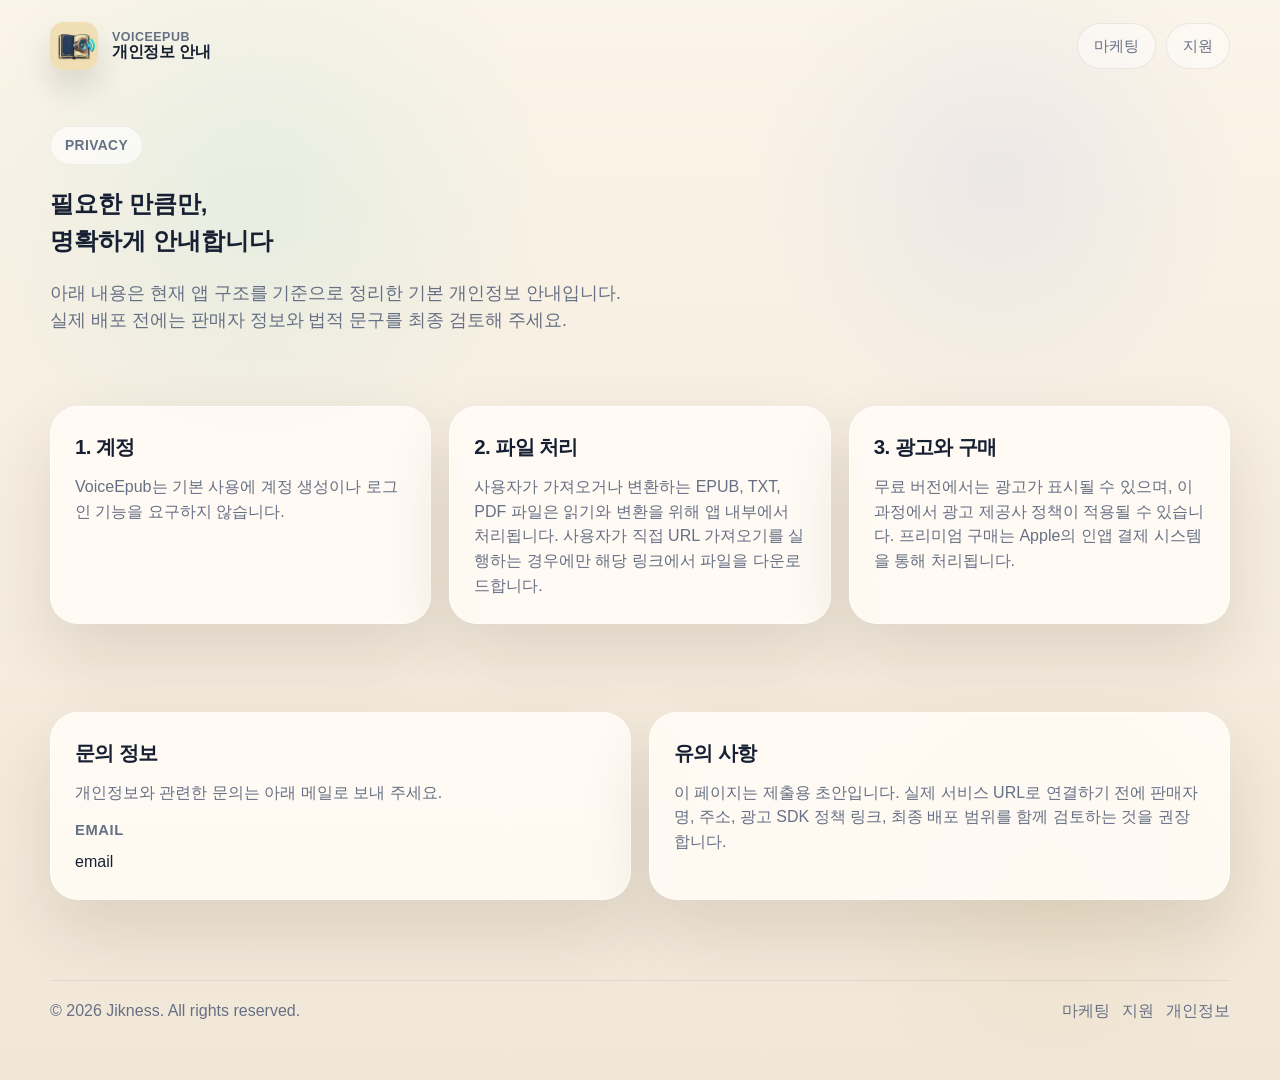
==== privacy.html @ a88b4501 "Apply .gitignore" ====
<!doctype html>
<html lang="ko">
  <head>
    <meta charset="utf-8">
    <meta name="viewport" content="width=device-width, initial-scale=1">
    <title>VoiceEpub 개인정보 안내</title>
    <meta name="description" content="VoiceEpub의 파일 처리, 광고, 구매, 문의 메일과 관련한 기본 개인정보 안내입니다.">
    <link rel="stylesheet" href="styles.css">
  </head>
  <body>
    <header class="site-shell">
      <div class="topbar">
        <a class="brand" href="index.html">
          <img src="assets/icon.png" alt="VoiceEpub 앱 아이콘">
          <span class="brand-copy">
            <small>VoiceEpub</small>
            <span>개인정보 안내</span>
          </span>
        </a>
        <nav class="nav" aria-label="주요 이동">
          <a href="index.html">마케팅</a>
          <a href="support.html">지원</a>
        </nav>
      </div>
    </header>

    <main class="site-shell">
      <section class="policy-hero fade-up">
        <span class="eyebrow">Privacy</span>
        <h1>필요한 만큼만,<br>명확하게 안내합니다</h1>
        <p class="section-lead">
          아래 내용은 현재 앱 구조를 기준으로 정리한 기본 개인정보 안내입니다. 실제 배포 전에는 판매자 정보와 법적 문구를 최종 검토해 주세요.
        </p>
      </section>

      <section class="section">
        <div class="cards">
          <article class="policy-card fade-up delay-1">
            <h3>1. 계정</h3>
            <p>VoiceEpub는 기본 사용에 계정 생성이나 로그인 기능을 요구하지 않습니다.</p>
          </article>
          <article class="policy-card fade-up delay-2">
            <h3>2. 파일 처리</h3>
            <p>사용자가 가져오거나 변환하는 EPUB, TXT, PDF 파일은 읽기와 변환을 위해 앱 내부에서 처리됩니다. 사용자가 직접 URL 가져오기를 실행하는 경우에만 해당 링크에서 파일을 다운로드합니다.</p>
          </article>
          <article class="policy-card fade-up delay-3">
            <h3>3. 광고와 구매</h3>
            <p>무료 버전에서는 광고가 표시될 수 있으며, 이 과정에서 광고 제공사 정책이 적용될 수 있습니다. 프리미엄 구매는 Apple의 인앱 결제 시스템을 통해 처리됩니다.</p>
          </article>
        </div>
      </section>
      

      <section class="section">
        <div class="feature-list">
          <article class="policy-card fade-up delay-1">
            <h3>문의 정보</h3>
            <p>개인정보와 관련한 문의는 아래 메일로 보내 주세요.</p>
            <div class="meta-line">
              <strong>Email</strong>
              <a href="mailto:eudk21@gmail.com">email</a>
            </div>
          </article>
          <article class="policy-card fade-up delay-2">
            <h3>유의 사항</h3>
            <p>이 페이지는 제출용 초안입니다. 실제 서비스 URL로 연결하기 전에 판매자명, 주소, 광고 SDK 정책 링크, 최종 배포 범위를 함께 검토하는 것을 권장합니다.</p>
          </article>
        </div>
      </section>
    </main>

    <footer class="site-shell footer">
      <div class="footer-bar">
        <div>© 2026 Jikness. All rights reserved.</div>
        <div class="footer-links">
          <a href="index.html">마케팅</a>
          <a href="support.html">지원</a>
          <a href="privacy.html">개인정보</a>
        </div>
      </div>
    </footer>
  </body>
</html>
---- styles.css ----
:root {
  --bg: #fbf4e8;
  --bg-deep: #f1e7d8;
  --paper: rgba(255, 253, 248, 0.82);
  --card: rgba(255, 251, 245, 0.92);
  --line: rgba(23, 32, 51, 0.08);
  --text: #172033;
  --muted: #667085;
  --primary: #738cf2;
  --primary-soft: rgba(115, 140, 242, 0.14);
  --teal: #46c7c1;
  --teal-soft: rgba(70, 199, 193, 0.15);
  --gold: #d8b56b;
  --gold-soft: rgba(216, 181, 107, 0.18);
  --shadow: 0 30px 70px rgba(46, 32, 17, 0.12);
  --radius-xl: 36px;
  --radius-lg: 28px;
  --radius-md: 20px;
  --max-width: 1180px;
}

* {
  box-sizing: border-box;
}

html {
  scroll-behavior: smooth;
}

body {
  margin: 0;
  font-family: "Avenir Next", "Apple SD Gothic Neo", "Helvetica Neue", sans-serif;
  color: var(--text);
  background:
    radial-gradient(circle at 20% 18%, rgba(70, 199, 193, 0.10), transparent 22%),
    radial-gradient(circle at 78% 16%, rgba(115, 140, 242, 0.10), transparent 18%),
    radial-gradient(circle at 82% 82%, rgba(216, 181, 107, 0.12), transparent 16%),
    linear-gradient(180deg, var(--bg) 0%, var(--bg-deep) 100%);
  line-height: 1.55;
}

a {
  color: inherit;
  text-decoration: none;
}

img {
  display: block;
  max-width: 100%;
}

.site-shell {
  width: min(var(--max-width), calc(100% - 32px));
  margin: 0 auto;
}

.topbar {
  display: flex;
  align-items: center;
  justify-content: space-between;
  gap: 24px;
  padding: 22px 0;
}

.brand {
  display: inline-flex;
  align-items: center;
  gap: 14px;
  font-weight: 700;
  letter-spacing: -0.02em;
}

.brand img {
  width: 48px;
  height: 48px;
  border-radius: 14px;
  box-shadow: 0 18px 30px rgba(21, 24, 33, 0.12);
}

.brand-copy {
  display: flex;
  flex-direction: column;
  line-height: 1.05;
}

.brand-copy small {
  font-size: 0.78rem;
  color: var(--muted);
  font-weight: 600;
  letter-spacing: 0.04em;
  text-transform: uppercase;
}

.nav {
  display: flex;
  align-items: center;
  flex-wrap: wrap;
  gap: 10px;
}

.nav a {
  padding: 10px 16px;
  border-radius: 999px;
  border: 1px solid var(--line);
  background: rgba(255, 255, 255, 0.45);
  color: var(--muted);
  font-size: 0.95rem;
}

.nav a:hover,
.nav a:focus-visible {
  outline: none;
  background: rgba(255, 255, 255, 0.75);
  color: var(--text);
}

.hero {
  display: grid;
  grid-template-columns: 1.05fr 0.95fr;
  gap: 42px;
  align-items: center;
  padding: 34px 0 54px;
}

.eyebrow {
  display: inline-flex;
  align-items: center;
  gap: 10px;
  padding: 8px 14px;
  border-radius: 999px;
  background: rgba(255, 255, 255, 0.62);
  border: 1px solid rgba(23, 32, 51, 0.06);
  color: var(--muted);
  font-size: 0.86rem;
  font-weight: 700;
  letter-spacing: 0.03em;
  text-transform: uppercase;
}

.hero h1,
.section h2 {
  margin: 16px 0 14px;
  font-size: clamp(2.5rem, 5vw, 5rem);
  line-height: 0.94;
  letter-spacing: -0.06em;
}

.section h2 {
  font-size: clamp(2rem, 4vw, 3.7rem);
}

.hero p,
.section-lead {
  margin: 0;
  max-width: 60ch;
  font-size: 1.1rem;
  color: var(--muted);
}

.hero-actions,
.pill-row {
  display: flex;
  flex-wrap: wrap;
  gap: 12px;
}

.hero-actions {
  margin-top: 28px;
}

.button,
.button-secondary {
  display: inline-flex;
  align-items: center;
  justify-content: center;
  min-height: 52px;
  padding: 0 20px;
  border-radius: 999px;
  font-weight: 700;
  letter-spacing: -0.02em;
}

.button {
  background: linear-gradient(135deg, var(--primary), #95a5ff);
  color: white;
  box-shadow: 0 18px 34px rgba(115, 140, 242, 0.28);
}

.button-secondary {
  background: rgba(255, 255, 255, 0.72);
  border: 1px solid var(--line);
  color: var(--text);
}

.hero-note {
  margin-top: 16px;
  color: var(--muted);
  font-size: 0.96rem;
}

.visual-stack {
  position: relative;
  min-height: 780px;
}

.shot {
  position: absolute;
  overflow: hidden;
  border-radius: 34px;
  background: var(--card);
  border: 1px solid rgba(255, 255, 255, 0.65);
  box-shadow: var(--shadow);
}

.shot img {
  width: 100%;
  height: 100%;
  object-fit: cover;
}

.shot-main {
  inset: 70px 48px 0 0;
}

.shot-secondary {
  width: 220px;
  height: 475px;
  left: 0;
  bottom: 52px;
  transform: rotate(-8deg);
}

.shot-tertiary {
  width: 210px;
  height: 455px;
  right: 0;
  bottom: 110px;
  transform: rotate(7deg);
}

.section {
  padding: 44px 0;
}

.section-head {
  margin-bottom: 28px;
}

.cards,
.info-grid,
.link-grid,
.faq-grid {
  display: grid;
  gap: 18px;
}

.cards {
  grid-template-columns: repeat(3, minmax(0, 1fr));
}

.card,
.info-card,
.link-card,
.faq-card,
.policy-card {
  padding: 24px;
  border-radius: var(--radius-lg);
  background: var(--card);
  border: 1px solid rgba(255, 255, 255, 0.7);
  box-shadow: var(--shadow);
}

.card h3,
.info-card h3,
.link-card h3,
.faq-card h3,
.policy-card h3 {
  margin: 0 0 12px;
  font-size: 1.28rem;
  letter-spacing: -0.03em;
}

.card p,
.info-card p,
.link-card p,
.faq-card p,
.policy-card p,
.faq-card li {
  margin: 0;
  color: var(--muted);
}

.pill-row {
  margin-top: 16px;
}

.pill {
  display: inline-flex;
  align-items: center;
  padding: 8px 14px;
  border-radius: 999px;
  font-size: 0.92rem;
  font-weight: 700;
}

.pill.primary { background: var(--primary-soft); color: var(--primary); }
.pill.teal { background: var(--teal-soft); color: #1f827d; }
.pill.gold { background: var(--gold-soft); color: #8f6517; }

.gallery {
  display: grid;
  grid-template-columns: repeat(3, minmax(0, 1fr));
  gap: 18px;
}

.gallery-card {
  padding: 16px;
  border-radius: var(--radius-xl);
  background: rgba(255, 255, 255, 0.72);
  border: 1px solid rgba(255, 255, 255, 0.7);
  box-shadow: var(--shadow);
}

.gallery-card img {
  border-radius: 26px;
  box-shadow: 0 16px 30px rgba(20, 28, 44, 0.12);
}

.gallery-card h3 {
  margin: 16px 0 8px;
  font-size: 1.2rem;
}

.gallery-card p {
  margin: 0;
  color: var(--muted);
}

.feature-list {
  display: grid;
  grid-template-columns: repeat(2, minmax(0, 1fr));
  gap: 18px;
}

.feature-list .info-card {
  min-height: 180px;
}

.support-hero,
.policy-hero {
  padding: 34px 0 28px;
}

.link-grid {
  grid-template-columns: repeat(3, minmax(0, 1fr));
}

.link-card strong,
.meta-line strong {
  display: block;
  margin-bottom: 8px;
  font-size: 0.92rem;
  color: var(--muted);
  text-transform: uppercase;
  letter-spacing: 0.04em;
}

.meta-line {
  margin-top: 14px;
}

.faq-grid {
  grid-template-columns: repeat(2, minmax(0, 1fr));
}

.faq-card details {
  border-top: 1px solid var(--line);
  padding: 16px 0;
}

.faq-card details:first-of-type {
  border-top: none;
  padding-top: 0;
}

.faq-card summary {
  cursor: pointer;
  font-weight: 700;
  list-style: none;
}

.faq-card summary::-webkit-details-marker {
  display: none;
}

.faq-card details p,
.faq-card details ul {
  margin-top: 10px;
}

.faq-card ul {
  padding-left: 18px;
}

.notice {
  margin-top: 18px;
  padding: 18px 20px;
  border-radius: 22px;
  background: rgba(255, 255, 255, 0.65);
  border: 1px solid var(--line);
  color: var(--muted);
}

.footer {
  padding: 36px 0 56px;
  color: var(--muted);
}

.footer-bar {
  display: flex;
  align-items: center;
  justify-content: space-between;
  gap: 20px;
  padding-top: 18px;
  border-top: 1px solid rgba(23, 32, 51, 0.08);
}

.footer-links {
  display: flex;
  flex-wrap: wrap;
  gap: 12px;
}

.fade-up {
  opacity: 0;
  transform: translateY(18px);
  animation: fade-up 0.8s ease forwards;
}

.fade-up.delay-1 { animation-delay: 0.08s; }
.fade-up.delay-2 { animation-delay: 0.16s; }
.fade-up.delay-3 { animation-delay: 0.24s; }

@keyframes fade-up {
  to {
    opacity: 1;
    transform: translateY(0);
  }
}

@media (max-width: 980px) {
  .hero,
  .cards,
  .gallery,
  .feature-list,
  .link-grid,
  .faq-grid {
    grid-template-columns: 1fr;
  }

  .visual-stack {
    min-height: 980px;
  }

  .shot-main {
    inset: 120px 24px 0 24px;
  }

  .shot-secondary {
    width: 180px;
    height: 390px;
    left: 18px;
    bottom: 28px;
  }

  .shot-tertiary {
    width: 170px;
    height: 370px;
    right: 18px;
    bottom: 80px;
  }
}

@media (max-width: 720px) {
  .site-shell {
    width: min(var(--max-width), calc(100% - 22px));
  }

  .topbar {
    align-items: flex-start;
    flex-direction: column;
  }

  .hero {
    gap: 24px;
    padding-top: 18px;
  }

  .hero h1,
  .section h2 {
    font-size: clamp(2.2rem, 10vw, 3.8rem);
  }

  .hero p,
  .section-lead,
  .card p,
  .info-card p,
  .link-card p,
  .faq-card p,
  .policy-card p {
    font-size: 0.98rem;
  }

  .visual-stack {
    min-height: 760px;
  }

  .shot-main {
    inset: 92px 0 0 0;
  }

  .shot-secondary,
  .shot-tertiary {
    display: none;
  }

  .footer-bar {
    align-items: flex-start;
    flex-direction: column;
  }
}
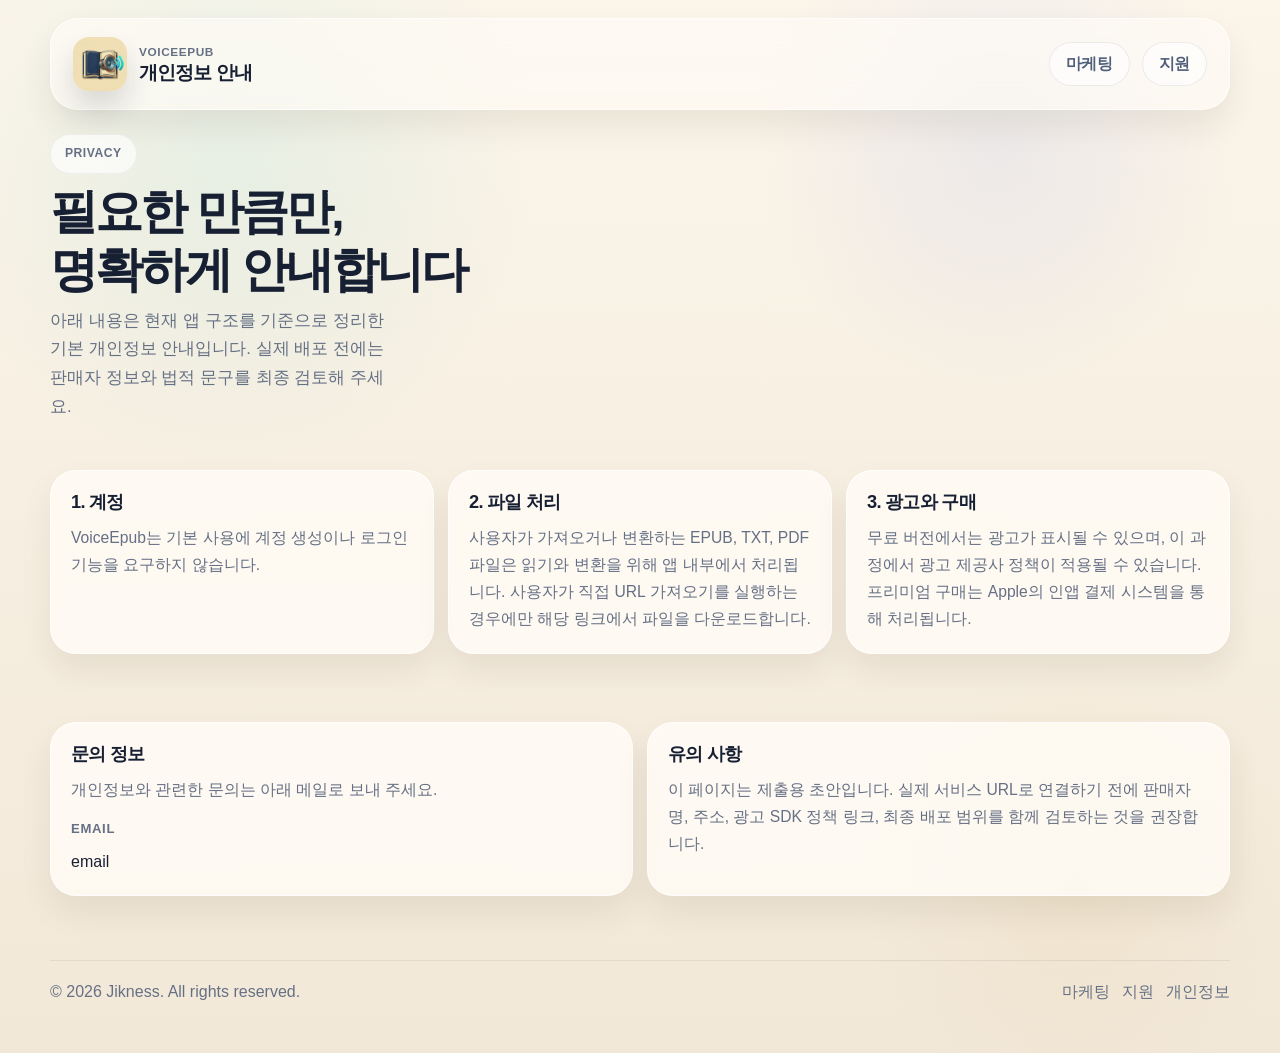
==== commit 301d5b71: "init" ====
--- a/privacy.html
+++ b/privacy.html
@@ -25,9 +25,12 @@
     </header>
 
     <main class="site-shell">
-      <section class="policy-hero fade-up">
+      <section class="policy-hero page-hero fade-up">
         <span class="eyebrow">Privacy</span>
-        <h1>필요한 만큼만,<br>명확하게 안내합니다</h1>
+        <h1 class="page-title">
+          <span>필요한 만큼만,</span>
+          <span>명확하게 안내합니다</span>
+        </h1>
         <p class="section-lead">
           아래 내용은 현재 앱 구조를 기준으로 정리한 기본 개인정보 안내입니다. 실제 배포 전에는 판매자 정보와 법적 문구를 최종 검토해 주세요.
         </p>
--- a/styles.css
+++ b/styles.css
@@ -1,22 +1,27 @@
 :root {
-  --bg: #fbf4e8;
-  --bg-deep: #f1e7d8;
-  --paper: rgba(255, 253, 248, 0.82);
-  --card: rgba(255, 251, 245, 0.92);
+  --bg: #fbf5ea;
+  --bg-deep: #f2e8d8;
+  --surface: rgba(255, 252, 246, 0.84);
+  --surface-strong: rgba(255, 252, 247, 0.94);
+  --surface-soft: rgba(255, 255, 255, 0.68);
   --line: rgba(23, 32, 51, 0.08);
+  --line-strong: rgba(23, 32, 51, 0.12);
   --text: #172033;
   --muted: #667085;
+  --muted-strong: #50607a;
   --primary: #738cf2;
   --primary-soft: rgba(115, 140, 242, 0.14);
   --teal: #46c7c1;
-  --teal-soft: rgba(70, 199, 193, 0.15);
+  --teal-soft: rgba(70, 199, 193, 0.14);
   --gold: #d8b56b;
-  --gold-soft: rgba(216, 181, 107, 0.18);
-  --shadow: 0 30px 70px rgba(46, 32, 17, 0.12);
-  --radius-xl: 36px;
-  --radius-lg: 28px;
-  --radius-md: 20px;
-  --max-width: 1180px;
+  --gold-soft: rgba(216, 181, 107, 0.16);
+  --shadow-lg: 0 28px 60px rgba(53, 38, 18, 0.12);
+  --shadow-md: 0 16px 32px rgba(53, 38, 18, 0.08);
+  --radius-2xl: 34px;
+  --radius-xl: 28px;
+  --radius-lg: 22px;
+  --radius-md: 18px;
+  --shell: 1180px;
 }
 
 * {
@@ -29,14 +34,14 @@
 
 body {
   margin: 0;
+  color: var(--text);
   font-family: "Avenir Next", "Apple SD Gothic Neo", "Helvetica Neue", sans-serif;
-  color: var(--text);
+  line-height: 1.6;
   background:
-    radial-gradient(circle at 20% 18%, rgba(70, 199, 193, 0.10), transparent 22%),
-    radial-gradient(circle at 78% 16%, rgba(115, 140, 242, 0.10), transparent 18%),
-    radial-gradient(circle at 82% 82%, rgba(216, 181, 107, 0.12), transparent 16%),
+    radial-gradient(circle at 18% 16%, rgba(70, 199, 193, 0.10), transparent 22%),
+    radial-gradient(circle at 78% 14%, rgba(115, 140, 242, 0.10), transparent 18%),
+    radial-gradient(circle at 84% 84%, rgba(216, 181, 107, 0.11), transparent 16%),
     linear-gradient(180deg, var(--bg) 0%, var(--bg-deep) 100%);
-  line-height: 1.55;
 }
 
 a {
@@ -50,122 +55,188 @@
 }
 
 .site-shell {
-  width: min(var(--max-width), calc(100% - 32px));
+  width: min(var(--shell), calc(100% - 24px));
   margin: 0 auto;
 }
 
 .topbar {
-  display: flex;
-  align-items: center;
-  justify-content: space-between;
-  gap: 24px;
-  padding: 22px 0;
+  display: grid;
+  gap: 14px;
+  margin: 14px 0 0;
+  padding: 16px;
+  border: 1px solid rgba(255, 255, 255, 0.72);
+  border-radius: 28px;
+  background: rgba(255, 252, 247, 0.62);
+  backdrop-filter: blur(20px);
+  box-shadow: var(--shadow-md);
 }
 
 .brand {
   display: inline-flex;
   align-items: center;
-  gap: 14px;
-  font-weight: 700;
-  letter-spacing: -0.02em;
+  gap: 12px;
+  min-width: 0;
 }
 
 .brand img {
-  width: 48px;
-  height: 48px;
-  border-radius: 14px;
-  box-shadow: 0 18px 30px rgba(21, 24, 33, 0.12);
+  width: 54px;
+  height: 54px;
+  flex: 0 0 54px;
+  border-radius: 16px;
+  box-shadow: 0 16px 28px rgba(18, 24, 36, 0.14);
 }
 
 .brand-copy {
   display: flex;
   flex-direction: column;
-  line-height: 1.05;
+  min-width: 0;
+  line-height: 1.02;
 }
 
 .brand-copy small {
-  font-size: 0.78rem;
+  margin-bottom: 5px;
+  font-size: 0.74rem;
   color: var(--muted);
-  font-weight: 600;
-  letter-spacing: 0.04em;
+  font-weight: 700;
+  letter-spacing: 0.05em;
   text-transform: uppercase;
 }
 
+.brand-copy span:last-child {
+  font-size: 1.34rem;
+  font-weight: 800;
+  letter-spacing: -0.045em;
+}
+
 .nav {
-  display: flex;
+  display: grid;
+  grid-template-columns: repeat(4, minmax(0, 1fr));
+  gap: 10px;
+}
+
+.nav a {
+  display: inline-flex;
   align-items: center;
-  flex-wrap: wrap;
-  gap: 10px;
-}
-
-.nav a {
-  padding: 10px 16px;
+  justify-content: center;
+  min-height: 48px;
+  padding: 0 12px;
+  border: 1px solid var(--line);
   border-radius: 999px;
-  border: 1px solid var(--line);
-  background: rgba(255, 255, 255, 0.45);
-  color: var(--muted);
-  font-size: 0.95rem;
+  background: rgba(255, 255, 255, 0.62);
+  color: var(--muted-strong);
+  font-size: 0.97rem;
+  font-weight: 700;
+  letter-spacing: -0.02em;
+  text-align: center;
 }
 
 .nav a:hover,
 .nav a:focus-visible {
   outline: none;
-  background: rgba(255, 255, 255, 0.75);
+  border-color: rgba(115, 140, 242, 0.26);
+  background: rgba(255, 255, 255, 0.88);
   color: var(--text);
+}
+
+.hero,
+.page-hero {
+  padding: 24px 0 18px;
 }
 
 .hero {
   display: grid;
-  grid-template-columns: 1.05fr 0.95fr;
-  gap: 42px;
-  align-items: center;
-  padding: 34px 0 54px;
+  gap: 26px;
+}
+
+.hero-copy {
+  max-width: 34rem;
 }
 
 .eyebrow {
   display: inline-flex;
   align-items: center;
-  gap: 10px;
-  padding: 8px 14px;
+  min-height: 40px;
+  padding: 0 14px;
+  border: 1px solid rgba(23, 32, 51, 0.05);
   border-radius: 999px;
-  background: rgba(255, 255, 255, 0.62);
-  border: 1px solid rgba(23, 32, 51, 0.06);
+  background: rgba(255, 255, 255, 0.64);
   color: var(--muted);
-  font-size: 0.86rem;
-  font-weight: 700;
-  letter-spacing: 0.03em;
+  font-size: 0.76rem;
+  font-weight: 800;
+  letter-spacing: 0.04em;
   text-transform: uppercase;
 }
 
 .hero h1,
+.page-hero h1,
 .section h2 {
-  margin: 16px 0 14px;
-  font-size: clamp(2.5rem, 5vw, 5rem);
-  line-height: 0.94;
+  margin: 14px 0 12px;
+  color: var(--text);
+  font-weight: 800;
   letter-spacing: -0.06em;
 }
 
+.hero-title,
+.page-title {
+  font-size: 1.8rem;
+  line-height: 1.08;
+}
+
+.hero-title span,
+.page-title span {
+  display: block;
+}
+
+.hero-title-main {
+  font-size: 1.28rem;
+  line-height: 1.28;
+  letter-spacing: -0.045em;
+}
+
+.hero-title-main span + span {
+  margin-top: 0.24em;
+}
+
+.page-title {
+  max-width: none;
+}
+
+.page-title span + span {
+  margin-top: 0.18em;
+}
+
 .section h2 {
-  font-size: clamp(2rem, 4vw, 3.7rem);
+  font-size: 1.82rem;
+  line-height: 1.08;
+  max-width: 12ch;
+}
+
+.hero p,
+.section-lead,
+.card p,
+.info-card p,
+.link-card p,
+.faq-card p,
+.policy-card p,
+.gallery-card p,
+.faq-card li,
+.notice {
+  color: var(--muted);
+  font-size: 0.98rem;
+  line-height: 1.72;
 }
 
 .hero p,
 .section-lead {
   margin: 0;
-  max-width: 60ch;
-  font-size: 1.1rem;
-  color: var(--muted);
-}
-
-.hero-actions,
-.pill-row {
-  display: flex;
-  flex-wrap: wrap;
+  max-width: 36ch;
+}
+
+.hero-actions {
+  display: grid;
+  grid-template-columns: 1fr 1fr;
   gap: 12px;
-}
-
-.hero-actions {
-  margin-top: 28px;
+  margin-top: 22px;
 }
 
 .button,
@@ -173,43 +244,49 @@
   display: inline-flex;
   align-items: center;
   justify-content: center;
-  min-height: 52px;
-  padding: 0 20px;
-  border-radius: 999px;
-  font-weight: 700;
-  letter-spacing: -0.02em;
+  width: 100%;
+  min-height: 50px;
+  padding: 0 18px;
+  border-radius: 18px;
+  font-size: 1rem;
+  font-weight: 800;
+  letter-spacing: -0.03em;
+  text-align: center;
 }
 
 .button {
-  background: linear-gradient(135deg, var(--primary), #95a5ff);
   color: white;
-  box-shadow: 0 18px 34px rgba(115, 140, 242, 0.28);
+  background: linear-gradient(135deg, var(--primary), #98a8ff);
+  box-shadow: 0 18px 30px rgba(115, 140, 242, 0.25);
 }
 
 .button-secondary {
-  background: rgba(255, 255, 255, 0.72);
-  border: 1px solid var(--line);
+  border: 1px solid var(--line-strong);
+  background: rgba(255, 255, 255, 0.74);
   color: var(--text);
 }
 
 .hero-note {
-  margin-top: 16px;
+  margin-top: 14px;
   color: var(--muted);
-  font-size: 0.96rem;
+  font-size: 0.88rem;
+  line-height: 1.65;
+  word-break: break-word;
 }
 
 .visual-stack {
+  display: grid;
+  grid-template-columns: repeat(2, minmax(0, 1fr));
+  gap: 14px;
+}
+
+.shot {
   position: relative;
-  min-height: 780px;
-}
-
-.shot {
-  position: absolute;
   overflow: hidden;
-  border-radius: 34px;
-  background: var(--card);
-  border: 1px solid rgba(255, 255, 255, 0.65);
-  box-shadow: var(--shadow);
+  border-radius: 28px;
+  border: 1px solid rgba(255, 255, 255, 0.7);
+  background: var(--surface-strong);
+  box-shadow: var(--shadow-lg);
 }
 
 .shot img {
@@ -219,65 +296,58 @@
 }
 
 .shot-main {
-  inset: 70px 48px 0 0;
-}
-
-.shot-secondary {
-  width: 220px;
-  height: 475px;
-  left: 0;
-  bottom: 52px;
-  transform: rotate(-8deg);
-}
-
+  grid-column: 1 / -1;
+  aspect-ratio: 1242 / 2688;
+}
+
+.shot-secondary,
 .shot-tertiary {
-  width: 210px;
-  height: 455px;
-  right: 0;
-  bottom: 110px;
-  transform: rotate(7deg);
+  aspect-ratio: 1242 / 2688;
 }
 
 .section {
-  padding: 44px 0;
+  padding: 22px 0;
 }
 
 .section-head {
-  margin-bottom: 28px;
+  margin-bottom: 18px;
 }
 
 .cards,
-.info-grid,
+.gallery,
+.feature-list,
 .link-grid,
 .faq-grid {
   display: grid;
-  gap: 18px;
-}
-
-.cards {
-  grid-template-columns: repeat(3, minmax(0, 1fr));
+  grid-template-columns: 1fr;
+  gap: 14px;
 }
 
 .card,
 .info-card,
 .link-card,
 .faq-card,
-.policy-card {
-  padding: 24px;
-  border-radius: var(--radius-lg);
-  background: var(--card);
-  border: 1px solid rgba(255, 255, 255, 0.7);
-  box-shadow: var(--shadow);
+.policy-card,
+.gallery-card {
+  padding: 20px;
+  border: 1px solid rgba(255, 255, 255, 0.72);
+  border-radius: 26px;
+  background: var(--surface);
+  box-shadow: var(--shadow-md);
 }
 
 .card h3,
 .info-card h3,
 .link-card h3,
 .faq-card h3,
-.policy-card h3 {
+.policy-card h3,
+.gallery-card h3 {
   margin: 0 0 12px;
-  font-size: 1.28rem;
-  letter-spacing: -0.03em;
+  color: var(--text);
+  font-size: 1.14rem;
+  font-weight: 800;
+  letter-spacing: -0.04em;
+  line-height: 1.22;
 }
 
 .card p,
@@ -285,92 +355,86 @@
 .link-card p,
 .faq-card p,
 .policy-card p,
+.gallery-card p,
 .faq-card li {
   margin: 0;
-  color: var(--muted);
 }
 
 .pill-row {
+  display: flex;
+  flex-wrap: wrap;
+  gap: 10px;
   margin-top: 16px;
 }
 
 .pill {
   display: inline-flex;
   align-items: center;
-  padding: 8px 14px;
+  min-height: 34px;
+  padding: 0 12px;
   border-radius: 999px;
-  font-size: 0.92rem;
-  font-weight: 700;
+  font-size: 0.86rem;
+  font-weight: 800;
+  letter-spacing: -0.02em;
 }
 
 .pill.primary { background: var(--primary-soft); color: var(--primary); }
-.pill.teal { background: var(--teal-soft); color: #1f827d; }
-.pill.gold { background: var(--gold-soft); color: #8f6517; }
-
-.gallery {
-  display: grid;
-  grid-template-columns: repeat(3, minmax(0, 1fr));
-  gap: 18px;
-}
+.pill.teal { background: var(--teal-soft); color: #1b827d; }
+.pill.gold { background: var(--gold-soft); color: #8b6516; }
 
 .gallery-card {
   padding: 16px;
-  border-radius: var(--radius-xl);
-  background: rgba(255, 255, 255, 0.72);
-  border: 1px solid rgba(255, 255, 255, 0.7);
-  box-shadow: var(--shadow);
 }
 
 .gallery-card img {
-  border-radius: 26px;
-  box-shadow: 0 16px 30px rgba(20, 28, 44, 0.12);
+  width: 100%;
+  aspect-ratio: 1242 / 2688;
+  object-fit: cover;
+  border-radius: 22px;
+  box-shadow: 0 18px 34px rgba(20, 28, 44, 0.12);
 }
 
 .gallery-card h3 {
-  margin: 16px 0 8px;
-  font-size: 1.2rem;
-}
-
-.gallery-card p {
-  margin: 0;
-  color: var(--muted);
-}
-
-.feature-list {
-  display: grid;
-  grid-template-columns: repeat(2, minmax(0, 1fr));
-  gap: 18px;
+  margin-top: 16px;
+  margin-bottom: 8px;
 }
 
 .feature-list .info-card {
-  min-height: 180px;
+  min-height: 0;
 }
 
 .support-hero,
 .policy-hero {
-  padding: 34px 0 28px;
-}
-
-.link-grid {
-  grid-template-columns: repeat(3, minmax(0, 1fr));
+  padding-top: 24px;
+  padding-bottom: 14px;
 }
 
 .link-card strong,
 .meta-line strong {
   display: block;
-  margin-bottom: 8px;
-  font-size: 0.92rem;
+  margin-bottom: 10px;
   color: var(--muted);
+  font-size: 0.82rem;
+  font-weight: 800;
+  letter-spacing: 0.05em;
   text-transform: uppercase;
-  letter-spacing: 0.04em;
+}
+
+.contact-card-title {
+  margin-bottom: 18px;
+  font-size: 1.28rem;
+}
+
+.contact-card-copy {
+  margin-top: 4px;
+}
+
+.contact-card .hero-actions {
+  margin-top: 18px;
 }
 
 .meta-line {
   margin-top: 14px;
-}
-
-.faq-grid {
-  grid-template-columns: repeat(2, minmax(0, 1fr));
 }
 
 .faq-card details {
@@ -379,14 +443,15 @@
 }
 
 .faq-card details:first-of-type {
+  padding-top: 0;
   border-top: none;
-  padding-top: 0;
 }
 
 .faq-card summary {
   cursor: pointer;
-  font-weight: 700;
   list-style: none;
+  font-weight: 800;
+  line-height: 1.42;
 }
 
 .faq-card summary::-webkit-details-marker {
@@ -403,24 +468,26 @@
 }
 
 .notice {
-  margin-top: 18px;
+  margin-top: 16px;
   padding: 18px 20px;
+  border: 1px solid var(--line);
   border-radius: 22px;
-  background: rgba(255, 255, 255, 0.65);
-  border: 1px solid var(--line);
-  color: var(--muted);
+  background: rgba(255, 255, 255, 0.62);
+}
+
+.contact-panel {
+  padding: 22px;
 }
 
 .footer {
-  padding: 36px 0 56px;
+  padding: 30px 0 48px;
   color: var(--muted);
 }
 
 .footer-bar {
   display: flex;
-  align-items: center;
-  justify-content: space-between;
-  gap: 20px;
+  flex-direction: column;
+  gap: 12px;
   padding-top: 18px;
   border-top: 1px solid rgba(23, 32, 51, 0.08);
 }
@@ -448,84 +515,216 @@
   }
 }
 
-@media (max-width: 980px) {
-  .hero,
+@media (prefers-reduced-motion: reduce) {
+  html {
+    scroll-behavior: auto;
+  }
+
+  .fade-up {
+    opacity: 1;
+    transform: none;
+    animation: none;
+  }
+}
+
+@media (min-width: 560px) {
+  .site-shell {
+    width: min(var(--shell), calc(100% - 34px));
+  }
+
+  .hero-title-main {
+    font-size: 1.48rem;
+  }
+
+  .button,
+  .button-secondary {
+    min-height: 54px;
+  }
+
   .cards,
   .gallery,
+  .link-grid {
+    grid-template-columns: repeat(2, minmax(0, 1fr));
+  }
+}
+
+@media (min-width: 768px) {
+  .site-shell {
+    width: min(var(--shell), calc(100% - 48px));
+  }
+
+  .topbar {
+    display: flex;
+    align-items: center;
+    justify-content: space-between;
+    gap: 24px;
+    padding: 18px 22px;
+    margin-top: 18px;
+  }
+
+  .brand-copy span:last-child {
+    font-size: 1.18rem;
+  }
+
+  .nav {
+    display: flex;
+    flex-wrap: wrap;
+    justify-content: flex-end;
+    gap: 12px;
+  }
+
+  .nav a {
+    min-height: 44px;
+    padding: 0 16px;
+  }
+
+  .hero {
+    grid-template-columns: minmax(0, 0.92fr) minmax(0, 1.08fr);
+    align-items: center;
+    gap: 34px;
+    padding: 42px 0 54px;
+  }
+
+  .hero-title-main {
+    font-size: 2.7rem;
+    line-height: 0.98;
+  }
+
+  .hero-title-main span + span {
+    margin-top: 0.18em;
+  }
+
+  .page-title {
+    font-size: 2.5rem;
+    line-height: 1.02;
+  }
+
+  .hero p,
+  .section-lead {
+    font-size: 1.05rem;
+  }
+
+  .hero-actions {
+    display: flex;
+    flex-wrap: wrap;
+  }
+
+  .button,
+  .button-secondary {
+    width: auto;
+    min-width: 170px;
+  }
+
+  .hero-visual {
+    position: relative;
+    display: block;
+    min-height: 860px;
+  }
+
+  .shot {
+    position: absolute;
+  }
+
+  .shot-main {
+    inset: 82px 28px 0 74px;
+    aspect-ratio: auto;
+  }
+
+  .shot-secondary {
+    display: block;
+    width: 196px;
+    height: 424px;
+    left: 0;
+    bottom: 24px;
+    transform: rotate(-8deg);
+  }
+
+  .shot-tertiary {
+    display: block;
+    width: 186px;
+    height: 402px;
+    right: 0;
+    bottom: 98px;
+    transform: rotate(8deg);
+  }
+
+  .section {
+    padding: 34px 0;
+  }
+
+  .section-head {
+    margin-bottom: 24px;
+  }
+
+  .section h2 {
+    font-size: 2.45rem;
+    line-height: 1.02;
+    max-width: none;
+  }
+
+  .cards {
+    grid-template-columns: repeat(3, minmax(0, 1fr));
+  }
+
   .feature-list,
-  .link-grid,
   .faq-grid {
-    grid-template-columns: 1fr;
-  }
-
-  .visual-stack {
-    min-height: 980px;
+    grid-template-columns: repeat(2, minmax(0, 1fr));
+  }
+
+  .link-grid {
+    grid-template-columns: repeat(3, minmax(0, 1fr));
+  }
+
+  .gallery {
+    grid-template-columns: repeat(3, minmax(0, 1fr));
+  }
+
+  .contact-panel {
+    padding: 28px;
+  }
+
+  .footer-bar {
+    flex-direction: row;
+    justify-content: space-between;
+    align-items: center;
+  }
+}
+
+@media (min-width: 1040px) {
+  .hero {
+    gap: 44px;
+  }
+
+  .hero-title-main {
+    font-size: 3.5rem;
+    line-height: 0.92;
+  }
+
+  .page-title {
+    font-size: 3rem;
+  }
+
+  .section h2 {
+    font-size: 3rem;
+  }
+
+  .hero-visual {
+    min-height: 920px;
   }
 
   .shot-main {
-    inset: 120px 24px 0 24px;
+    inset: 62px 42px 0 82px;
   }
 
   .shot-secondary {
-    width: 180px;
-    height: 390px;
-    left: 18px;
-    bottom: 28px;
+    width: 214px;
+    height: 462px;
+    bottom: 34px;
   }
 
   .shot-tertiary {
-    width: 170px;
-    height: 370px;
-    right: 18px;
-    bottom: 80px;
-  }
-}
-
-@media (max-width: 720px) {
-  .site-shell {
-    width: min(var(--max-width), calc(100% - 22px));
-  }
-
-  .topbar {
-    align-items: flex-start;
-    flex-direction: column;
-  }
-
-  .hero {
-    gap: 24px;
-    padding-top: 18px;
-  }
-
-  .hero h1,
-  .section h2 {
-    font-size: clamp(2.2rem, 10vw, 3.8rem);
-  }
-
-  .hero p,
-  .section-lead,
-  .card p,
-  .info-card p,
-  .link-card p,
-  .faq-card p,
-  .policy-card p {
-    font-size: 0.98rem;
-  }
-
-  .visual-stack {
-    min-height: 760px;
-  }
-
-  .shot-main {
-    inset: 92px 0 0 0;
-  }
-
-  .shot-secondary,
-  .shot-tertiary {
-    display: none;
-  }
-
-  .footer-bar {
-    align-items: flex-start;
-    flex-direction: column;
-  }
-}
+    width: 202px;
+    height: 436px;
+    bottom: 116px;
+  }
+}
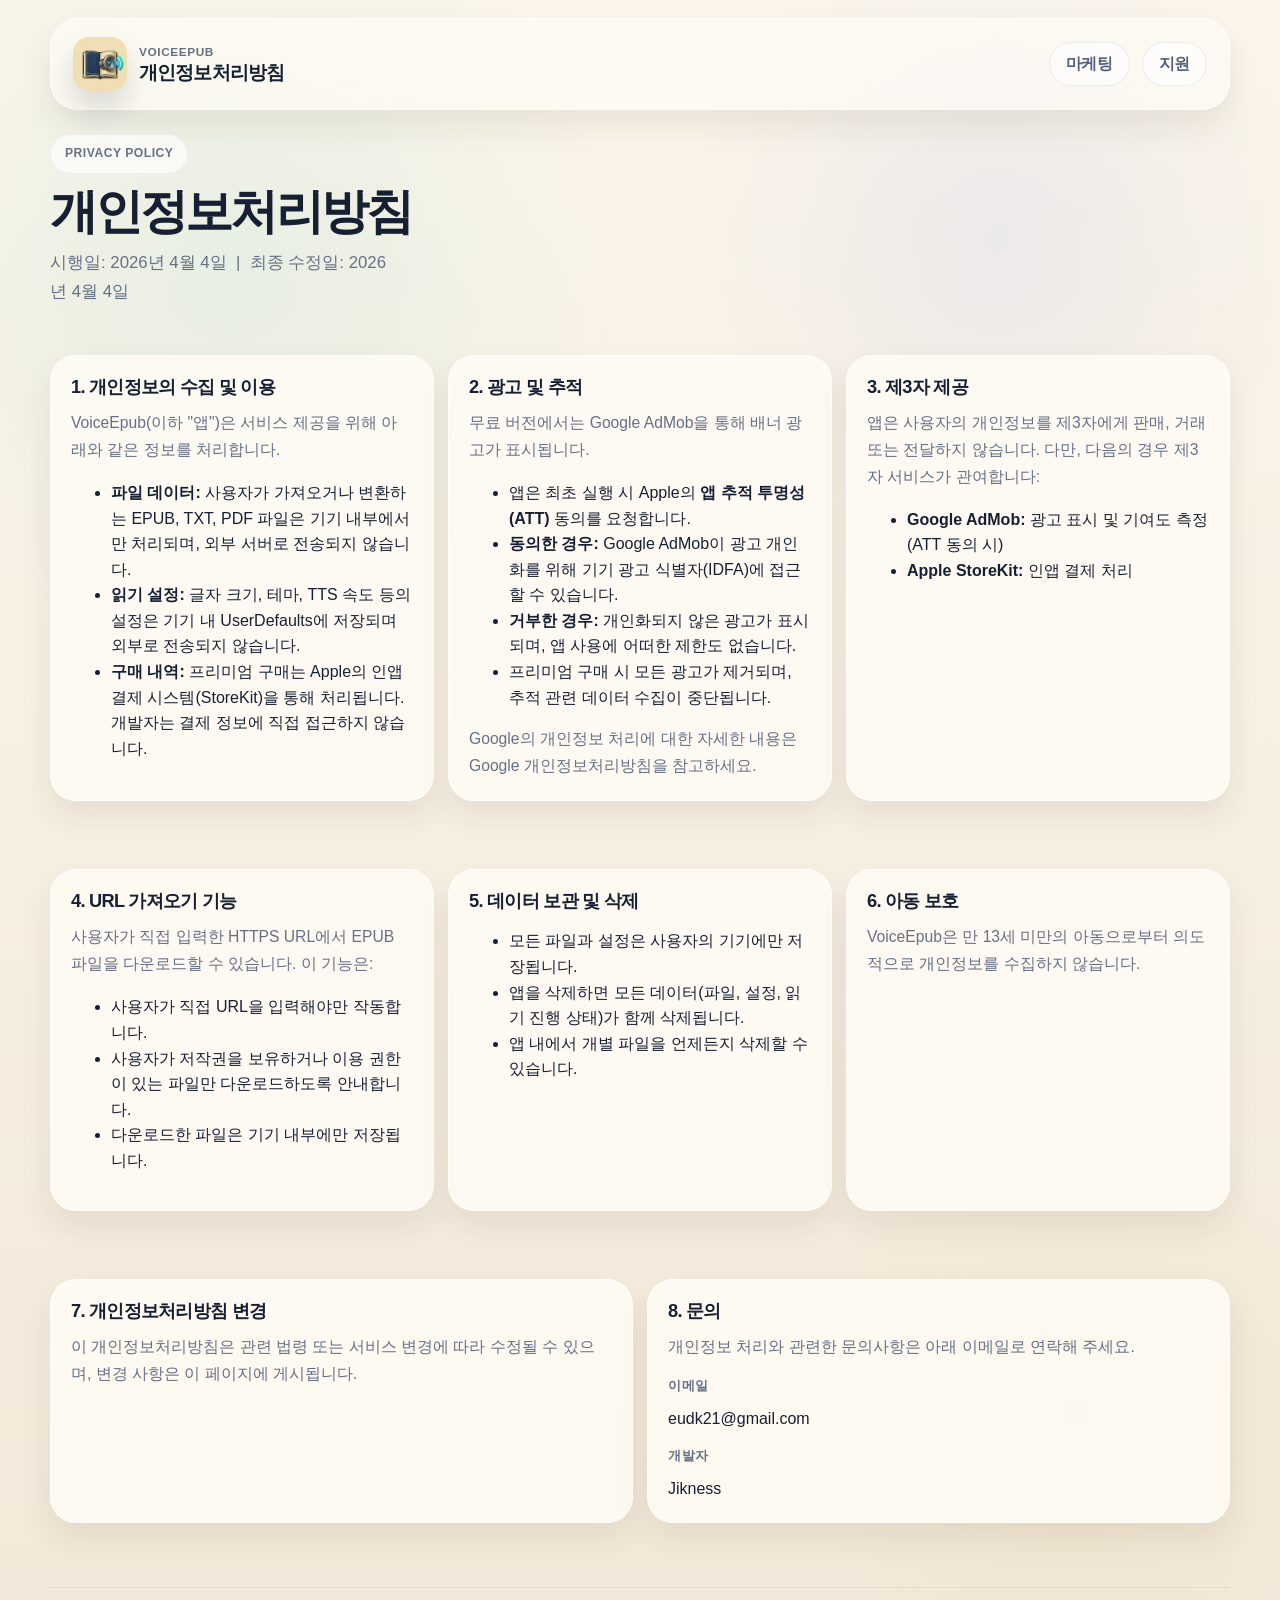
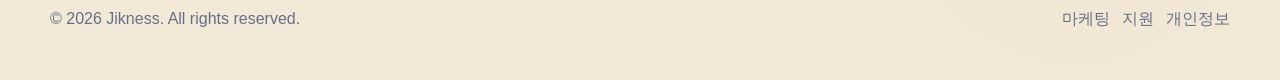
==== commit 0590c237: "initial commit" ====
--- a/privacy.html
+++ b/privacy.html
@@ -3,8 +3,8 @@
   <head>
     <meta charset="utf-8">
     <meta name="viewport" content="width=device-width, initial-scale=1">
-    <title>VoiceEpub 개인정보 안내</title>
-    <meta name="description" content="VoiceEpub의 파일 처리, 광고, 구매, 문의 메일과 관련한 기본 개인정보 안내입니다.">
+    <title>VoiceEpub 개인정보처리방침</title>
+    <meta name="description" content="VoiceEpub 앱의 개인정보처리방침입니다.">
     <link rel="stylesheet" href="styles.css">
   </head>
   <body>
@@ -14,7 +14,7 @@
           <img src="assets/icon.png" alt="VoiceEpub 앱 아이콘">
           <span class="brand-copy">
             <small>VoiceEpub</small>
-            <span>개인정보 안내</span>
+            <span>개인정보처리방침</span>
           </span>
         </a>
         <nav class="nav" aria-label="주요 이동">
@@ -26,47 +26,96 @@
 
     <main class="site-shell">
       <section class="policy-hero page-hero fade-up">
-        <span class="eyebrow">Privacy</span>
+        <span class="eyebrow">Privacy Policy</span>
         <h1 class="page-title">
-          <span>필요한 만큼만,</span>
-          <span>명확하게 안내합니다</span>
+          <span>개인정보처리방침</span>
         </h1>
         <p class="section-lead">
-          아래 내용은 현재 앱 구조를 기준으로 정리한 기본 개인정보 안내입니다. 실제 배포 전에는 판매자 정보와 법적 문구를 최종 검토해 주세요.
+          시행일: 2026년 4월 4일 &nbsp;|&nbsp; 최종 수정일: 2026년 4월 4일
         </p>
       </section>
 
       <section class="section">
         <div class="cards">
           <article class="policy-card fade-up delay-1">
-            <h3>1. 계정</h3>
-            <p>VoiceEpub는 기본 사용에 계정 생성이나 로그인 기능을 요구하지 않습니다.</p>
+            <h3>1. 개인정보의 수집 및 이용</h3>
+            <p>VoiceEpub(이하 "앱")은 서비스 제공을 위해 아래와 같은 정보를 처리합니다.</p>
+            <ul>
+              <li><strong>파일 데이터:</strong> 사용자가 가져오거나 변환하는 EPUB, TXT, PDF 파일은 기기 내부에서만 처리되며, 외부 서버로 전송되지 않습니다.</li>
+              <li><strong>읽기 설정:</strong> 글자 크기, 테마, TTS 속도 등의 설정은 기기 내 UserDefaults에 저장되며 외부로 전송되지 않습니다.</li>
+              <li><strong>구매 내역:</strong> 프리미엄 구매는 Apple의 인앱 결제 시스템(StoreKit)을 통해 처리됩니다. 개발자는 결제 정보에 직접 접근하지 않습니다.</li>
+            </ul>
           </article>
+
           <article class="policy-card fade-up delay-2">
-            <h3>2. 파일 처리</h3>
-            <p>사용자가 가져오거나 변환하는 EPUB, TXT, PDF 파일은 읽기와 변환을 위해 앱 내부에서 처리됩니다. 사용자가 직접 URL 가져오기를 실행하는 경우에만 해당 링크에서 파일을 다운로드합니다.</p>
+            <h3>2. 광고 및 추적</h3>
+            <p>무료 버전에서는 Google AdMob을 통해 배너 광고가 표시됩니다.</p>
+            <ul>
+              <li>앱은 최초 실행 시 Apple의 <strong>앱 추적 투명성(ATT)</strong> 동의를 요청합니다.</li>
+              <li><strong>동의한 경우:</strong> Google AdMob이 광고 개인화를 위해 기기 광고 식별자(IDFA)에 접근할 수 있습니다.</li>
+              <li><strong>거부한 경우:</strong> 개인화되지 않은 광고가 표시되며, 앱 사용에 어떠한 제한도 없습니다.</li>
+              <li>프리미엄 구매 시 모든 광고가 제거되며, 추적 관련 데이터 수집이 중단됩니다.</li>
+            </ul>
+            <p>Google의 개인정보 처리에 대한 자세한 내용은 <a href="https://policies.google.com/privacy" target="_blank" rel="noopener">Google 개인정보처리방침</a>을 참고하세요.</p>
           </article>
+
           <article class="policy-card fade-up delay-3">
-            <h3>3. 광고와 구매</h3>
-            <p>무료 버전에서는 광고가 표시될 수 있으며, 이 과정에서 광고 제공사 정책이 적용될 수 있습니다. 프리미엄 구매는 Apple의 인앱 결제 시스템을 통해 처리됩니다.</p>
+            <h3>3. 제3자 제공</h3>
+            <p>앱은 사용자의 개인정보를 제3자에게 판매, 거래 또는 전달하지 않습니다. 다만, 다음의 경우 제3자 서비스가 관여합니다:</p>
+            <ul>
+              <li><strong>Google AdMob:</strong> 광고 표시 및 기여도 측정 (ATT 동의 시)</li>
+              <li><strong>Apple StoreKit:</strong> 인앱 결제 처리</li>
+            </ul>
           </article>
         </div>
       </section>
-      
+
+      <section class="section">
+        <div class="cards">
+          <article class="policy-card fade-up delay-1">
+            <h3>4. URL 가져오기 기능</h3>
+            <p>사용자가 직접 입력한 HTTPS URL에서 EPUB 파일을 다운로드할 수 있습니다. 이 기능은:</p>
+            <ul>
+              <li>사용자가 직접 URL을 입력해야만 작동합니다.</li>
+              <li>사용자가 저작권을 보유하거나 이용 권한이 있는 파일만 다운로드하도록 안내합니다.</li>
+              <li>다운로드한 파일은 기기 내부에만 저장됩니다.</li>
+            </ul>
+          </article>
+
+          <article class="policy-card fade-up delay-2">
+            <h3>5. 데이터 보관 및 삭제</h3>
+            <ul>
+              <li>모든 파일과 설정은 사용자의 기기에만 저장됩니다.</li>
+              <li>앱을 삭제하면 모든 데이터(파일, 설정, 읽기 진행 상태)가 함께 삭제됩니다.</li>
+              <li>앱 내에서 개별 파일을 언제든지 삭제할 수 있습니다.</li>
+            </ul>
+          </article>
+
+          <article class="policy-card fade-up delay-3">
+            <h3>6. 아동 보호</h3>
+            <p>VoiceEpub은 만 13세 미만의 아동으로부터 의도적으로 개인정보를 수집하지 않습니다.</p>
+          </article>
+        </div>
+      </section>
 
       <section class="section">
         <div class="feature-list">
           <article class="policy-card fade-up delay-1">
-            <h3>문의 정보</h3>
-            <p>개인정보와 관련한 문의는 아래 메일로 보내 주세요.</p>
+            <h3>7. 개인정보처리방침 변경</h3>
+            <p>이 개인정보처리방침은 관련 법령 또는 서비스 변경에 따라 수정될 수 있으며, 변경 사항은 이 페이지에 게시됩니다.</p>
+          </article>
+
+          <article class="policy-card fade-up delay-2">
+            <h3>8. 문의</h3>
+            <p>개인정보 처리와 관련한 문의사항은 아래 이메일로 연락해 주세요.</p>
             <div class="meta-line">
-              <strong>Email</strong>
-              <a href="mailto:eudk21@gmail.com">email</a>
+              <strong>이메일</strong>
+              <a href="mailto:eudk21@gmail.com">eudk21@gmail.com</a>
             </div>
-          </article>
-          <article class="policy-card fade-up delay-2">
-            <h3>유의 사항</h3>
-            <p>이 페이지는 제출용 초안입니다. 실제 서비스 URL로 연결하기 전에 판매자명, 주소, 광고 SDK 정책 링크, 최종 배포 범위를 함께 검토하는 것을 권장합니다.</p>
+            <div class="meta-line">
+              <strong>개발자</strong>
+              <span>Jikness</span>
+            </div>
           </article>
         </div>
       </section>
--- a/styles.css
+++ b/styles.css
@@ -188,7 +188,7 @@
 }
 
 .hero-title-main {
-  font-size: 1.28rem;
+  font-size: 1.82rem;
   line-height: 1.28;
   letter-spacing: -0.045em;
 }
@@ -533,7 +533,7 @@
   }
 
   .hero-title-main {
-    font-size: 1.48rem;
+    font-size: 1.82rem;
   }
 
   .button,
@@ -586,7 +586,7 @@
   }
 
   .hero-title-main {
-    font-size: 2.7rem;
+    font-size: 2.45rem;
     line-height: 0.98;
   }
 
@@ -696,7 +696,7 @@
   }
 
   .hero-title-main {
-    font-size: 3.5rem;
+    font-size: 3rem;
     line-height: 0.92;
   }
 
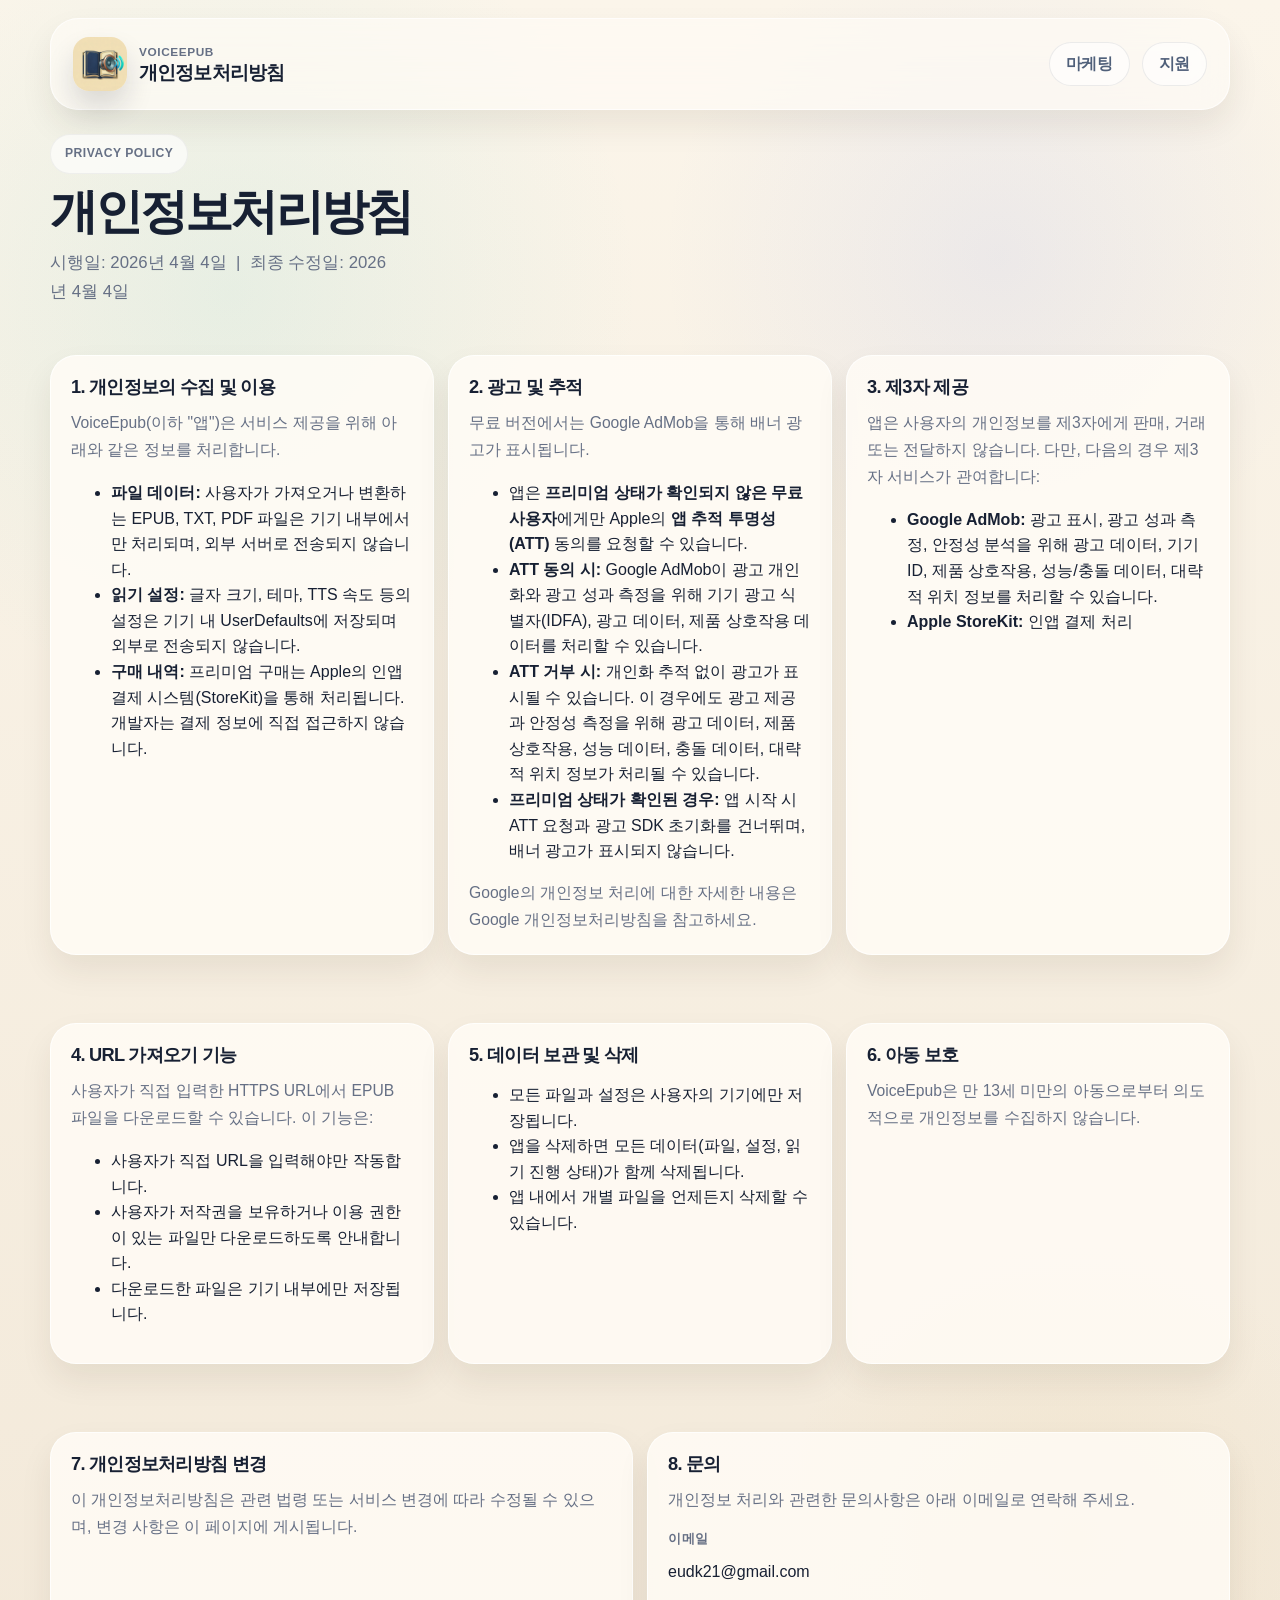
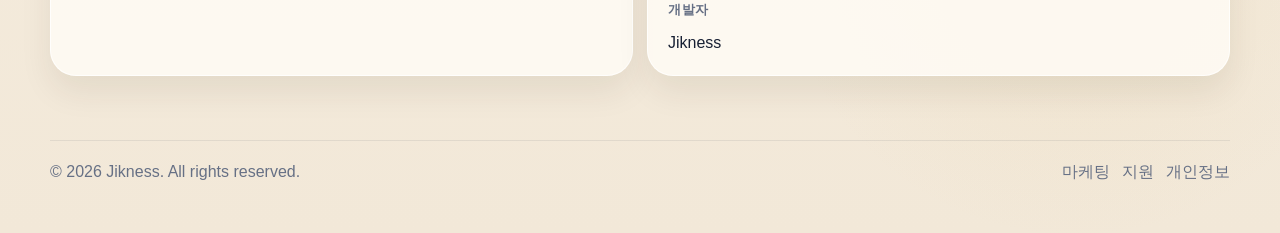
==== commit 11f690ae: "init" ====
--- a/privacy.html
+++ b/privacy.html
@@ -51,10 +51,10 @@
             <h3>2. 광고 및 추적</h3>
             <p>무료 버전에서는 Google AdMob을 통해 배너 광고가 표시됩니다.</p>
             <ul>
-              <li>앱은 최초 실행 시 Apple의 <strong>앱 추적 투명성(ATT)</strong> 동의를 요청합니다.</li>
-              <li><strong>동의한 경우:</strong> Google AdMob이 광고 개인화를 위해 기기 광고 식별자(IDFA)에 접근할 수 있습니다.</li>
-              <li><strong>거부한 경우:</strong> 개인화되지 않은 광고가 표시되며, 앱 사용에 어떠한 제한도 없습니다.</li>
-              <li>프리미엄 구매 시 모든 광고가 제거되며, 추적 관련 데이터 수집이 중단됩니다.</li>
+              <li>앱은 <strong>프리미엄 상태가 확인되지 않은 무료 사용자</strong>에게만 Apple의 <strong>앱 추적 투명성(ATT)</strong> 동의를 요청할 수 있습니다.</li>
+              <li><strong>ATT 동의 시:</strong> Google AdMob이 광고 개인화와 광고 성과 측정을 위해 기기 광고 식별자(IDFA), 광고 데이터, 제품 상호작용 데이터를 처리할 수 있습니다.</li>
+              <li><strong>ATT 거부 시:</strong> 개인화 추적 없이 광고가 표시될 수 있습니다. 이 경우에도 광고 제공과 안정성 측정을 위해 광고 데이터, 제품 상호작용, 성능 데이터, 충돌 데이터, 대략적 위치 정보가 처리될 수 있습니다.</li>
+              <li><strong>프리미엄 상태가 확인된 경우:</strong> 앱 시작 시 ATT 요청과 광고 SDK 초기화를 건너뛰며, 배너 광고가 표시되지 않습니다.</li>
             </ul>
             <p>Google의 개인정보 처리에 대한 자세한 내용은 <a href="https://policies.google.com/privacy" target="_blank" rel="noopener">Google 개인정보처리방침</a>을 참고하세요.</p>
           </article>
@@ -63,7 +63,7 @@
             <h3>3. 제3자 제공</h3>
             <p>앱은 사용자의 개인정보를 제3자에게 판매, 거래 또는 전달하지 않습니다. 다만, 다음의 경우 제3자 서비스가 관여합니다:</p>
             <ul>
-              <li><strong>Google AdMob:</strong> 광고 표시 및 기여도 측정 (ATT 동의 시)</li>
+              <li><strong>Google AdMob:</strong> 광고 표시, 광고 성과 측정, 안정성 분석을 위해 광고 데이터, 기기 ID, 제품 상호작용, 성능/충돌 데이터, 대략적 위치 정보를 처리할 수 있습니다.</li>
               <li><strong>Apple StoreKit:</strong> 인앱 결제 처리</li>
             </ul>
           </article>
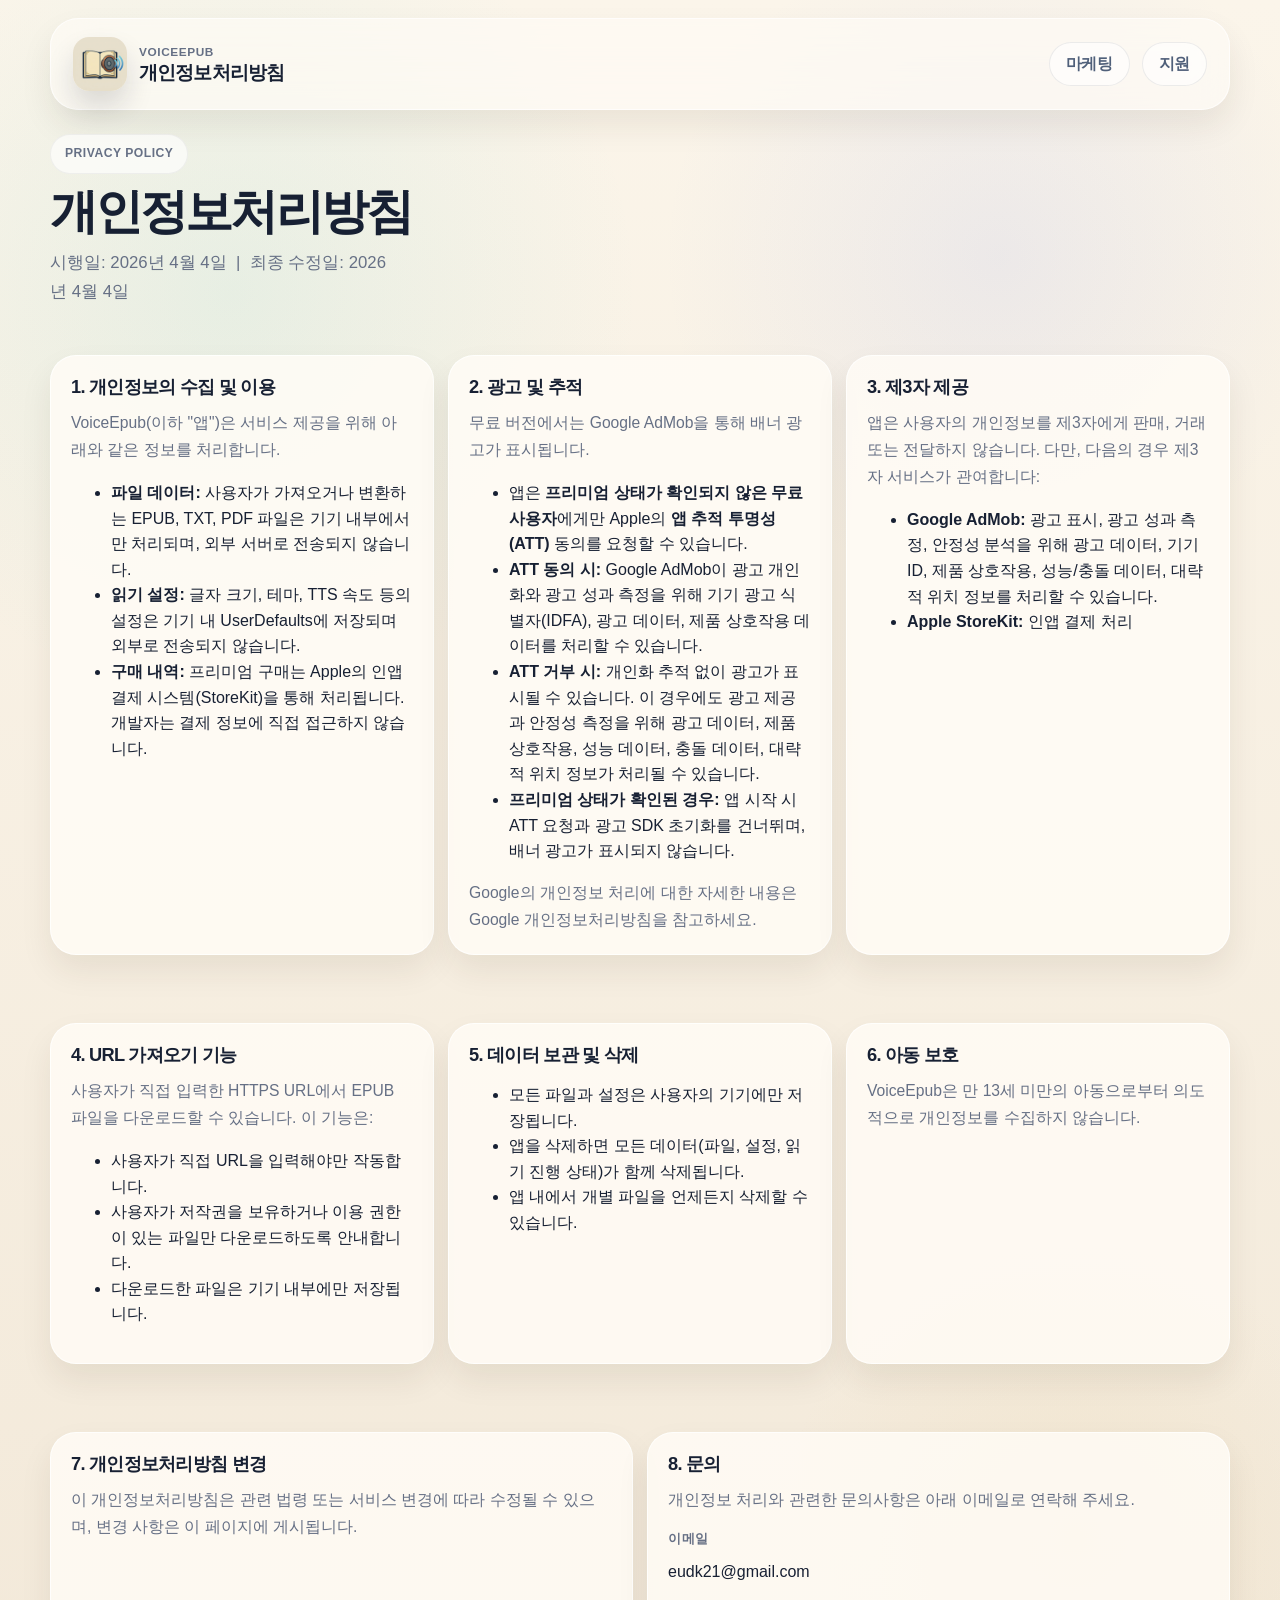
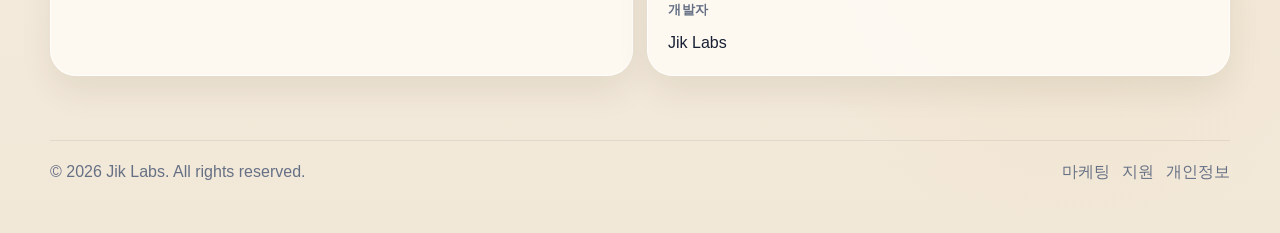
==== commit a478fded: "initial commit" ====
--- a/privacy.html
+++ b/privacy.html
@@ -114,7 +114,7 @@
             </div>
             <div class="meta-line">
               <strong>개발자</strong>
-              <span>Jikness</span>
+              <span>Jik Labs</span>
             </div>
           </article>
         </div>
@@ -123,7 +123,7 @@
 
     <footer class="site-shell footer">
       <div class="footer-bar">
-        <div>© 2026 Jikness. All rights reserved.</div>
+        <div>© 2026 Jik Labs. All rights reserved.</div>
         <div class="footer-links">
           <a href="index.html">마케팅</a>
           <a href="support.html">지원</a>
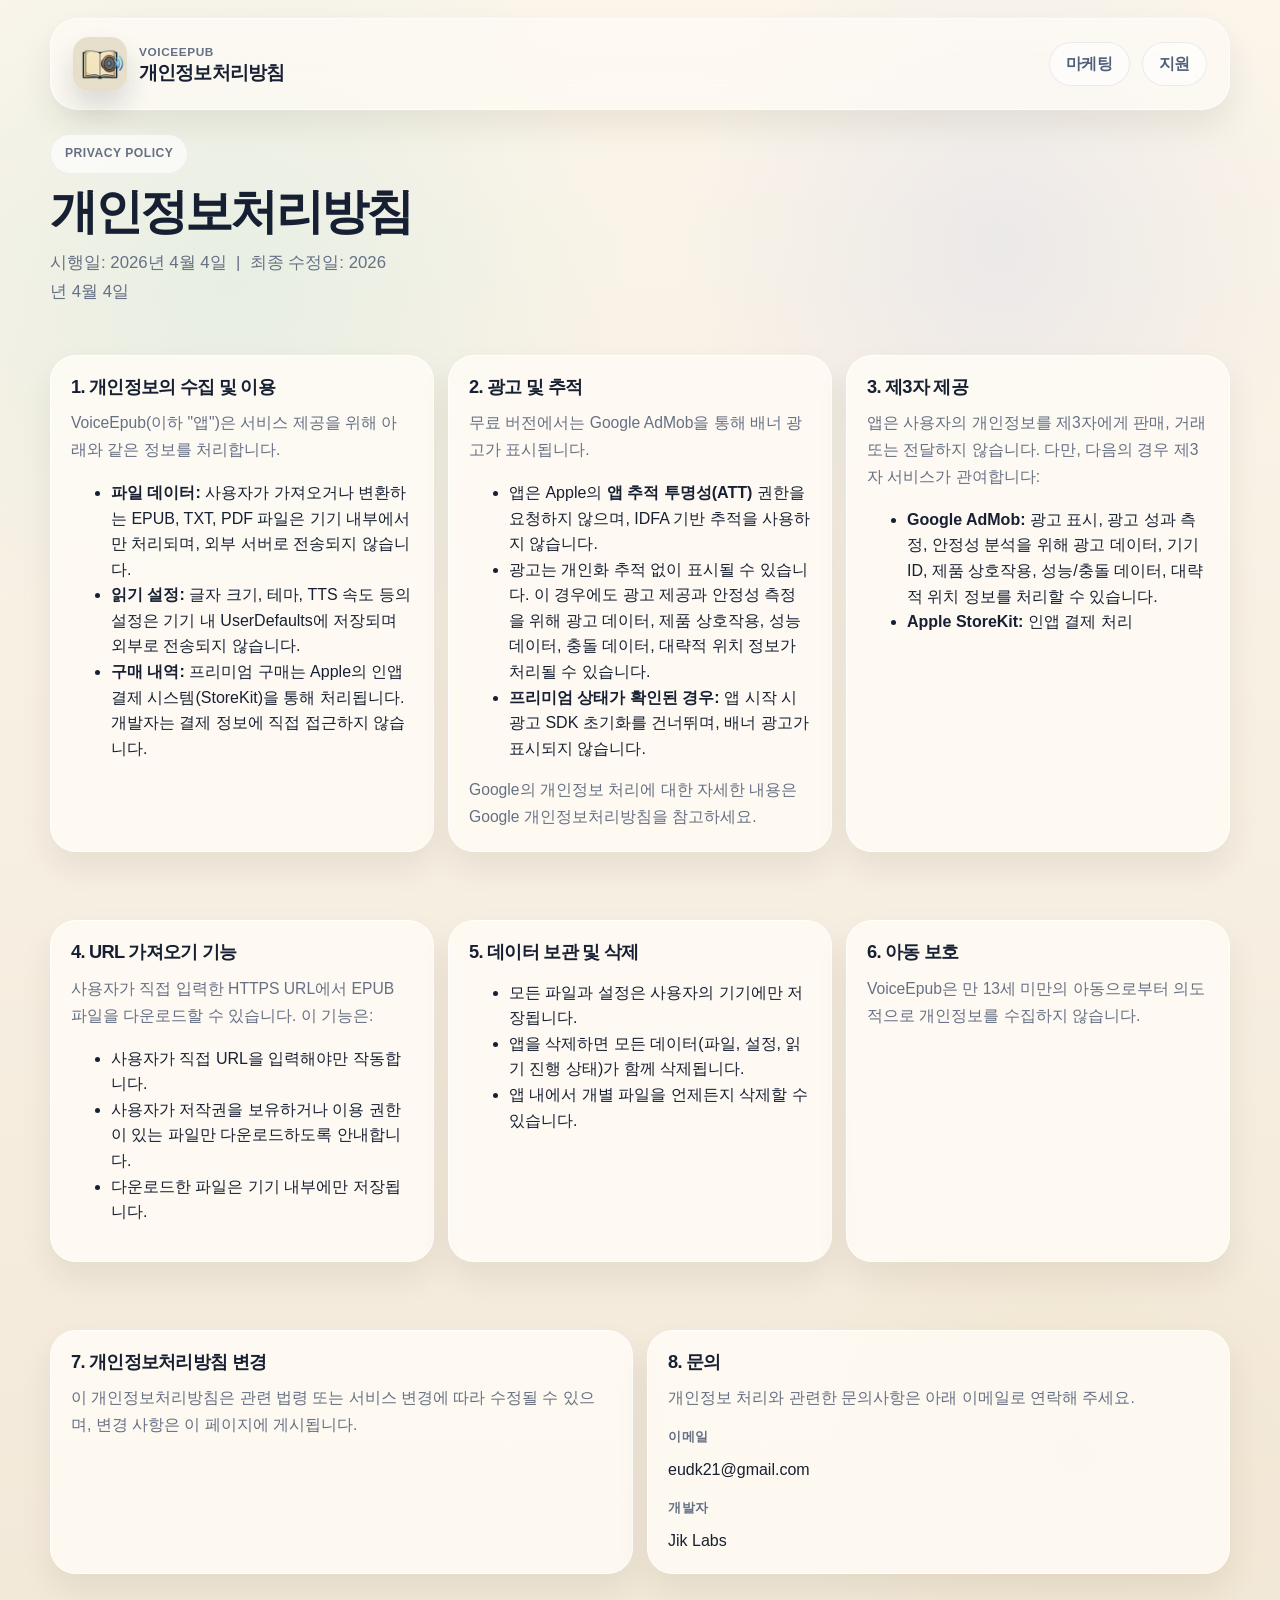
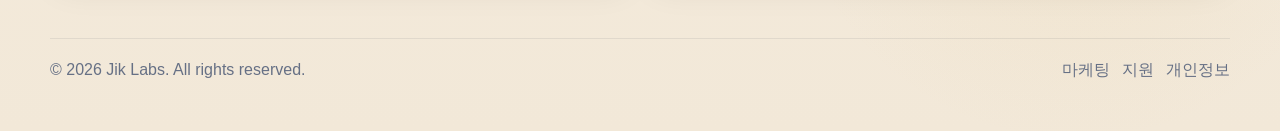
==== commit a9eaa231: "initial commit" ====
--- a/privacy.html
+++ b/privacy.html
@@ -51,10 +51,9 @@
             <h3>2. 광고 및 추적</h3>
             <p>무료 버전에서는 Google AdMob을 통해 배너 광고가 표시됩니다.</p>
             <ul>
-              <li>앱은 <strong>프리미엄 상태가 확인되지 않은 무료 사용자</strong>에게만 Apple의 <strong>앱 추적 투명성(ATT)</strong> 동의를 요청할 수 있습니다.</li>
-              <li><strong>ATT 동의 시:</strong> Google AdMob이 광고 개인화와 광고 성과 측정을 위해 기기 광고 식별자(IDFA), 광고 데이터, 제품 상호작용 데이터를 처리할 수 있습니다.</li>
-              <li><strong>ATT 거부 시:</strong> 개인화 추적 없이 광고가 표시될 수 있습니다. 이 경우에도 광고 제공과 안정성 측정을 위해 광고 데이터, 제품 상호작용, 성능 데이터, 충돌 데이터, 대략적 위치 정보가 처리될 수 있습니다.</li>
-              <li><strong>프리미엄 상태가 확인된 경우:</strong> 앱 시작 시 ATT 요청과 광고 SDK 초기화를 건너뛰며, 배너 광고가 표시되지 않습니다.</li>
+              <li>앱은 Apple의 <strong>앱 추적 투명성(ATT)</strong> 권한을 요청하지 않으며, IDFA 기반 추적을 사용하지 않습니다.</li>
+              <li>광고는 개인화 추적 없이 표시될 수 있습니다. 이 경우에도 광고 제공과 안정성 측정을 위해 광고 데이터, 제품 상호작용, 성능 데이터, 충돌 데이터, 대략적 위치 정보가 처리될 수 있습니다.</li>
+              <li><strong>프리미엄 상태가 확인된 경우:</strong> 앱 시작 시 광고 SDK 초기화를 건너뛰며, 배너 광고가 표시되지 않습니다.</li>
             </ul>
             <p>Google의 개인정보 처리에 대한 자세한 내용은 <a href="https://policies.google.com/privacy" target="_blank" rel="noopener">Google 개인정보처리방침</a>을 참고하세요.</p>
           </article>
